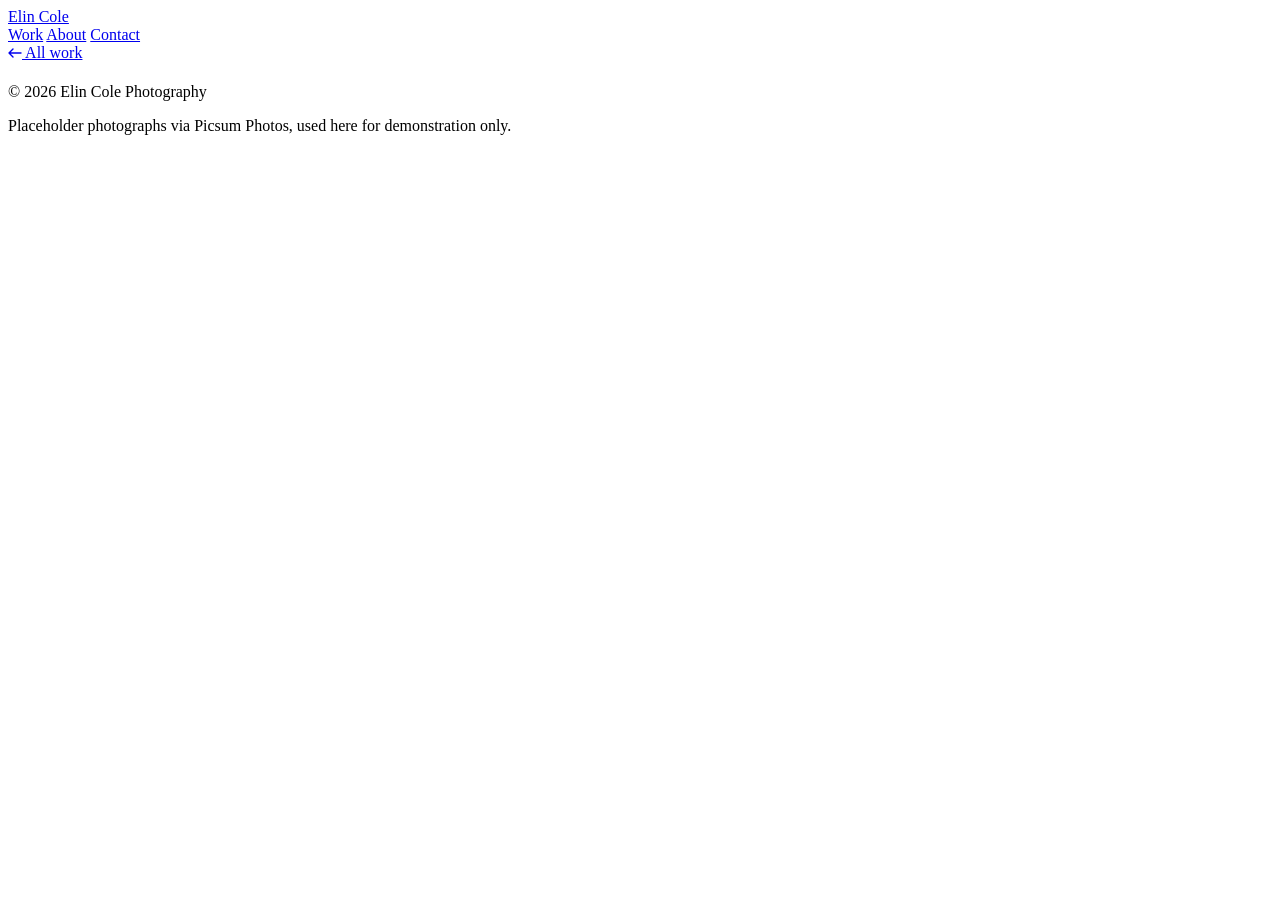
==== gallery.html @ 5e3249ec "Add files via upload" ====
<!doctype html>
<html lang="en">
<head>
  <meta charset="UTF-8" />
  <meta name="viewport" content="width=device-width, initial-scale=1" />
  <title>Gallery — Elin Cole Photography</title>
  <meta name="description" content="Photo gallery by Elin Cole." />

  <link rel="preconnect" href="https://fonts.googleapis.com" />
  <link rel="preconnect" href="https://fonts.gstatic.com" crossorigin />
  <link href="https://fonts.googleapis.com/css2?family=Fraunces:ital,opsz,wght@0,9..144,400;0,9..144,500;0,9..144,600;1,9..144,500&family=Inter:wght@400;500;600&display=swap" rel="stylesheet" />

  <link rel="stylesheet" href="css/style.css" />
</head>
<body>

  <header class="site-header">
    <a class="wordmark" href="index.html">Elin&nbsp;Cole</a>
    <nav class="site-nav">
      <a href="index.html#work">Work</a>
      <a href="index.html#about">About</a>
      <a href="index.html#contact">Contact</a>
    </nav>
  </header>

  <main>
    <a class="back-link" href="index.html#work">
      <svg width="14" height="10" viewBox="0 0 14 10" fill="none" aria-hidden="true">
        <path d="M5 1 1 5l4 4M1 5h12" stroke="currentColor" stroke-width="1.4" stroke-linecap="round" stroke-linejoin="round"/>
      </svg>
      All work
    </a>

    <div class="gallery-header">
      <p class="gallery-category" id="galCategory"></p>
      <h1 id="galTitle"></h1>
      <p class="gallery-desc" id="galDesc"></p>
      <p class="gallery-meta" id="galMeta"></p>
    </div>

    <div class="masonry-grid" id="masonryGrid"></div>
  </main>

  <footer class="site-footer">
    <p>© 2026 Elin Cole Photography</p>
    <p class="credit">Placeholder photographs via Picsum Photos, used here for demonstration only.</p>
  </footer>

  <div class="lightbox" id="lightbox" hidden>
    <button class="lightbox-close" id="lightboxClose" aria-label="Close">
      <svg width="18" height="18" viewBox="0 0 18 18" fill="none" aria-hidden="true"><path d="M1 1l16 16M17 1 1 17" stroke="currentColor" stroke-width="1.4" stroke-linecap="round"/></svg>
    </button>
    <button class="lightbox-prev" id="lightboxPrev" aria-label="Previous photo">
      <svg width="12" height="20" viewBox="0 0 12 20" fill="none" aria-hidden="true"><path d="M10 1 1 10l9 9" stroke="currentColor" stroke-width="1.4" stroke-linecap="round" stroke-linejoin="round"/></svg>
    </button>
    <img class="lightbox-img" id="lightboxImg" src="" alt="" />
    <button class="lightbox-next" id="lightboxNext" aria-label="Next photo">
      <svg width="12" height="20" viewBox="0 0 12 20" fill="none" aria-hidden="true"><path d="M2 1l9 9-9 9" stroke="currentColor" stroke-width="1.4" stroke-linecap="round" stroke-linejoin="round"/></svg>
    </button>
    <p class="lightbox-counter" id="lightboxCounter"></p>
  </div>

  <script src="js/data.js"></script>
  <script src="js/gallery.js"></script>
</body>
</html>
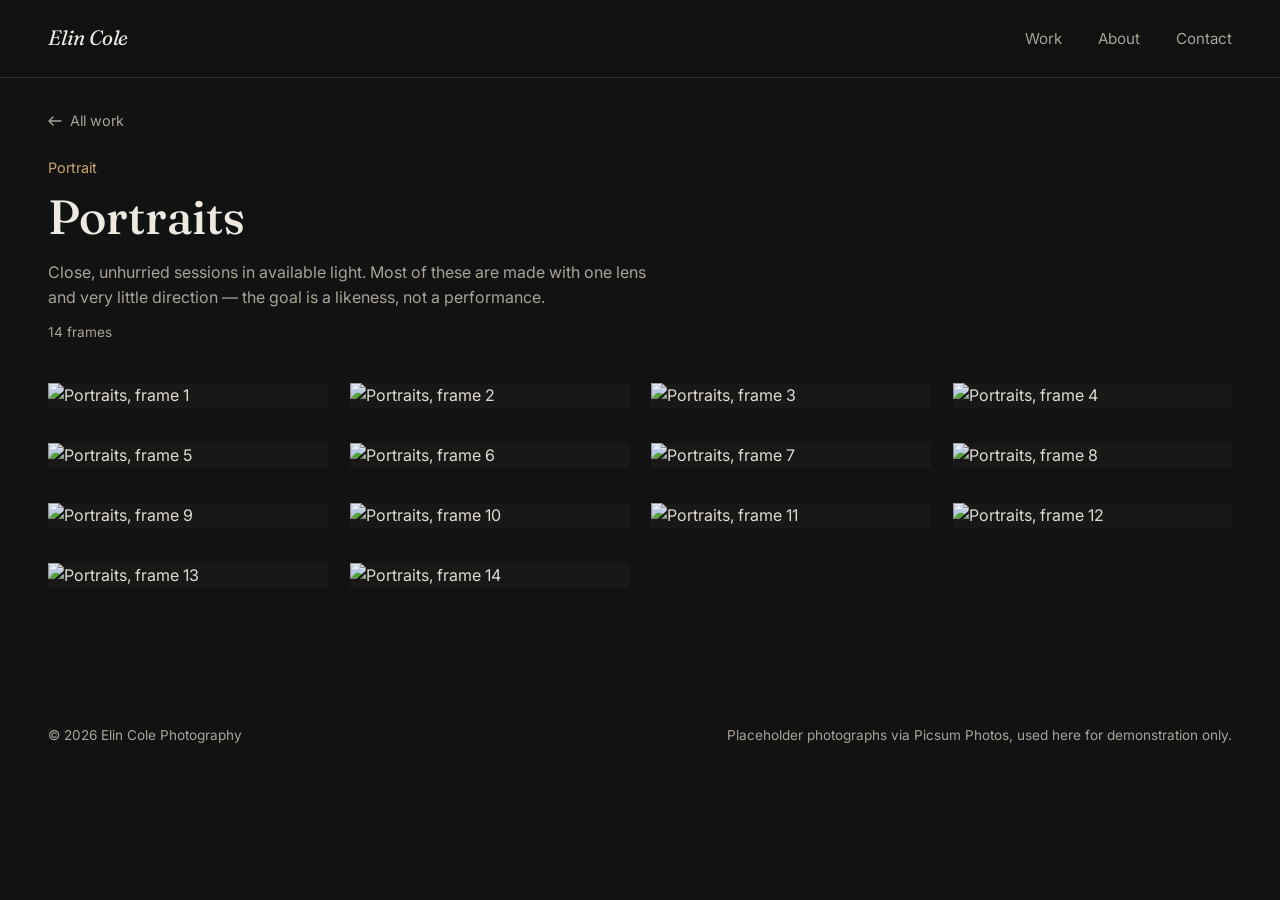
==== commit 6834a83f: "Update gallery.html" ====
--- a/gallery.html
+++ b/gallery.html
@@ -61,6 +61,7 @@
   </div>
 
   <script src="js/data.js"></script>
+  <script src="js/photos-loader.js"></script>
   <script src="js/gallery.js"></script>
 </body>
 </html>
--- a/css/style.css
+++ b/css/style.css
@@ -0,0 +1,444 @@
+/* ---------------------------------------------------------------
+   Tokens
+--------------------------------------------------------------- */
+:root {
+  --ink: #121212;
+  --ink-raised: #191817;
+  --paper: #EDE9E1;
+  --paper-dim: #A9A296;
+  --brass: #C9A36B;
+  --brass-dim: #8f7549;
+  --line: rgba(237, 233, 225, 0.14);
+  --line-strong: rgba(237, 233, 225, 0.30);
+
+  --serif: "Fraunces", Georgia, serif;
+  --sans: "Inter", -apple-system, BlinkMacSystemFont, sans-serif;
+
+  --maxw: 1360px;
+  --gutter: clamp(1.25rem, 4vw, 3rem);
+}
+
+* { box-sizing: border-box; }
+
+html { scroll-behavior: smooth; }
+
+body {
+  margin: 0;
+  background: var(--ink);
+  color: var(--paper);
+  font-family: var(--sans);
+  font-size: 16px;
+  line-height: 1.55;
+  -webkit-font-smoothing: antialiased;
+}
+
+img { max-width: 100%; display: block; }
+
+a { color: inherit; text-decoration: none; }
+
+h1, h2, h3 {
+  font-family: var(--serif);
+  font-weight: 500;
+  line-height: 1.1;
+  margin: 0;
+}
+
+p { margin: 0; }
+
+:focus-visible {
+  outline: 2px solid var(--brass);
+  outline-offset: 3px;
+}
+
+@media (prefers-reduced-motion: reduce) {
+  *, *::before, *::after {
+    animation-duration: 0.001ms !important;
+    transition-duration: 0.001ms !important;
+    scroll-behavior: auto !important;
+  }
+}
+
+.section-label {
+  font-size: 0.8rem;
+  color: var(--brass);
+  margin-bottom: 0.75rem;
+  letter-spacing: 0.02em;
+}
+
+/* ---------------------------------------------------------------
+   Header
+--------------------------------------------------------------- */
+.site-header {
+  position: sticky;
+  top: 0;
+  z-index: 20;
+  display: flex;
+  align-items: center;
+  justify-content: space-between;
+  padding: 1.4rem var(--gutter);
+  background: rgba(18, 18, 18, 0.82);
+  backdrop-filter: blur(10px);
+  border-bottom: 1px solid var(--line);
+}
+
+.wordmark {
+  font-family: var(--serif);
+  font-style: italic;
+  font-size: 1.3rem;
+  letter-spacing: -0.01em;
+}
+
+.site-nav {
+  display: flex;
+  gap: clamp(1rem, 3vw, 2.25rem);
+  font-size: 0.95rem;
+}
+
+.site-nav a {
+  color: var(--paper-dim);
+  transition: color 0.2s ease;
+}
+
+.site-nav a:hover { color: var(--paper); }
+
+/* ---------------------------------------------------------------
+   Hero
+--------------------------------------------------------------- */
+.hero {
+  max-width: var(--maxw);
+  margin: 0 auto;
+  padding: clamp(3rem, 9vw, 6.5rem) var(--gutter) clamp(2.5rem, 6vw, 4rem);
+}
+
+.hero-kicker {
+  color: var(--paper-dim);
+  font-size: 0.95rem;
+  margin-bottom: 1.25rem;
+}
+
+.hero-title {
+  font-size: clamp(1.9rem, 4.4vw, 3.4rem);
+  max-width: 20ch;
+  color: var(--paper);
+  font-weight: 500;
+}
+
+/* ---------------------------------------------------------------
+   Work index (home gallery grid)
+--------------------------------------------------------------- */
+.work-index {
+  max-width: var(--maxw);
+  margin: 0 auto;
+  padding: 0 var(--gutter) clamp(3rem, 6vw, 5rem);
+}
+
+.filter-row {
+  display: flex;
+  flex-wrap: wrap;
+  gap: 0.5rem clamp(1rem, 3vw, 1.75rem);
+  border-bottom: 1px solid var(--line);
+  padding-bottom: 1.25rem;
+  margin-bottom: 2.5rem;
+}
+
+.filter-chip {
+  appearance: none;
+  background: none;
+  border: none;
+  border-bottom: 1px solid transparent;
+  color: var(--paper-dim);
+  font-family: var(--sans);
+  font-size: 0.95rem;
+  padding: 0.15rem 0 0.5rem;
+  cursor: pointer;
+  transition: color 0.2s ease, border-color 0.2s ease;
+}
+
+.filter-chip:hover { color: var(--paper); }
+
+.filter-chip.is-active {
+  color: var(--paper);
+  border-color: var(--brass);
+}
+
+.gallery-grid {
+  display: grid;
+  grid-template-columns: repeat(3, 1fr);
+  gap: 2rem 1.5rem;
+}
+
+.gallery-card {
+  display: block;
+  border-bottom: 1px solid var(--line);
+  padding-bottom: 1.25rem;
+}
+
+.gallery-card-media {
+  overflow: hidden;
+  background: var(--ink-raised);
+  margin-bottom: 1rem;
+  aspect-ratio: 4 / 3;
+}
+
+.gallery-card-media img {
+  width: 100%;
+  height: 100%;
+  object-fit: cover;
+  transition: transform 0.6s cubic-bezier(0.2, 0.7, 0.3, 1), filter 0.6s ease;
+  filter: brightness(0.92);
+}
+
+.gallery-card:hover .gallery-card-media img {
+  transform: scale(1.035);
+  filter: brightness(1);
+}
+
+.gallery-card-meta h3 {
+  font-size: clamp(1.1rem, 2vw, 1.6rem);
+  margin-bottom: 0.4rem;
+  transition: color 0.2s ease;
+}
+
+.gallery-card:hover .gallery-card-meta h3 { color: var(--brass); }
+
+.gallery-card-cat {
+  color: var(--paper-dim);
+  font-size: 0.9rem;
+}
+
+.gallery-card-count {
+  color: var(--paper-dim);
+  font-size: 0.85rem;
+  margin-top: 0.2rem;
+}
+
+/* ---------------------------------------------------------------
+   About / Contact
+--------------------------------------------------------------- */
+.about {
+  max-width: var(--maxw);
+  margin: 0 auto;
+  padding: clamp(3rem, 6vw, 5rem) var(--gutter);
+  display: grid;
+  grid-template-columns: 0.85fr 1.15fr;
+  gap: clamp(2rem, 5vw, 4rem);
+  border-top: 1px solid var(--line);
+  align-items: center;
+}
+
+.about-media img {
+  width: 100%;
+  aspect-ratio: 4 / 5;
+  object-fit: cover;
+}
+
+.about-copy h2 {
+  font-size: clamp(1.4rem, 2.6vw, 2rem);
+  max-width: 24ch;
+  margin-bottom: 1.25rem;
+}
+
+.about-copy p {
+  max-width: 56ch;
+  color: var(--paper-dim);
+  margin-bottom: 1rem;
+}
+
+.about-copy p:last-child { margin-bottom: 0; }
+
+.contact {
+  max-width: var(--maxw);
+  margin: 0 auto;
+  padding: clamp(3rem, 6vw, 5rem) var(--gutter) clamp(4rem, 8vw, 6rem);
+  border-top: 1px solid var(--line);
+}
+
+.contact h2 {
+  font-size: clamp(1.4rem, 2.6vw, 2rem);
+  margin-bottom: 1.25rem;
+}
+
+.contact p {
+  max-width: 56ch;
+  color: var(--paper-dim);
+  margin-bottom: 1.5rem;
+}
+
+.contact p a {
+  color: var(--paper);
+  border-bottom: 1px solid var(--brass-dim);
+}
+
+.contact-links {
+  display: flex;
+  gap: 1.75rem;
+}
+
+.contact-links a {
+  color: var(--paper);
+  border-bottom: 1px solid var(--brass-dim);
+  padding-bottom: 0.1rem;
+}
+
+.contact-links a:hover { border-color: var(--brass); }
+
+/* ---------------------------------------------------------------
+   Footer
+--------------------------------------------------------------- */
+.site-footer {
+  max-width: var(--maxw);
+  margin: 0 auto;
+  padding: 1.75rem var(--gutter) 3rem;
+  display: flex;
+  flex-wrap: wrap;
+  justify-content: space-between;
+  gap: 0.5rem 2rem;
+  color: var(--paper-dim);
+  font-size: 0.85rem;
+}
+
+/* ---------------------------------------------------------------
+   Gallery detail page
+--------------------------------------------------------------- */
+.back-link {
+  max-width: var(--maxw);
+  margin: 0 auto;
+  display: inline-flex;
+  align-items: center;
+  gap: 0.5rem;
+  padding: 2rem var(--gutter) 0;
+  color: var(--paper-dim);
+  font-size: 0.9rem;
+  transition: color 0.2s ease;
+}
+
+.back-link:hover { color: var(--paper); }
+
+.gallery-header {
+  max-width: var(--maxw);
+  margin: 0 auto;
+  padding: 1.5rem var(--gutter) 2.5rem;
+}
+
+.gallery-category {
+  color: var(--brass);
+  font-size: 0.9rem;
+  margin-bottom: 0.75rem;
+}
+
+.gallery-header h1 {
+  font-size: clamp(1.8rem, 4vw, 3rem);
+  max-width: 20ch;
+  margin-bottom: 1rem;
+}
+
+.gallery-desc {
+  color: var(--paper-dim);
+  max-width: 60ch;
+  margin-bottom: 0.75rem;
+}
+
+.gallery-meta {
+  color: var(--paper-dim);
+  font-size: 0.85rem;
+}
+
+.masonry-grid {
+  max-width: var(--maxw);
+  margin: 0 auto;
+  padding: 0 var(--gutter) clamp(4rem, 8vw, 6rem);
+  display: grid;
+  grid-template-columns: repeat(auto-fill, minmax(260px, 1fr));
+  grid-auto-rows: 8px;
+  gap: 22px;
+  align-items: start;   /* ← add this line */
+}
+
+.masonry-item {
+  margin: 0;
+  overflow: hidden;
+  background: var(--ink-raised);
+  cursor: zoom-in;
+}
+
+.masonry-item img {
+  width: 100%;
+  height: auto;
+  display: block;
+  transition: transform 0.5s ease, filter 0.5s ease;
+  filter: brightness(0.94);
+}
+
+.masonry-item:hover img {
+  transform: scale(1.02);
+  filter: brightness(1);
+}
+
+/* ---------------------------------------------------------------
+   Lightbox
+--------------------------------------------------------------- */
+.lightbox {
+  position: fixed;
+  inset: 0;
+  z-index: 50;
+  background: rgba(9, 9, 8, 0.94);
+  display: flex;
+  align-items: center;
+  justify-content: center;
+  padding: 4rem clamp(1rem, 6vw, 5rem);
+}
+
+.lightbox[hidden] { display: none; }
+
+.lightbox-img {
+  max-width: 100%;
+  max-height: 82vh;
+  object-fit: contain;
+}
+
+.lightbox-close,
+.lightbox-prev,
+.lightbox-next {
+  position: absolute;
+  background: none;
+  border: none;
+  color: var(--paper);
+  cursor: pointer;
+  padding: 0.75rem;
+  opacity: 0.75;
+  transition: opacity 0.2s ease;
+}
+
+.lightbox-close:hover,
+.lightbox-prev:hover,
+.lightbox-next:hover { opacity: 1; }
+
+.lightbox-close { top: 1.25rem; right: 1.25rem; }
+.lightbox-prev { left: clamp(0.5rem, 2vw, 2rem); top: 50%; transform: translateY(-50%); }
+.lightbox-next { right: clamp(0.5rem, 2vw, 2rem); top: 50%; transform: translateY(-50%); }
+
+.lightbox-counter {
+  position: absolute;
+  bottom: 1.5rem;
+  left: 50%;
+  transform: translateX(-50%);
+  color: var(--paper-dim);
+  font-size: 0.85rem;
+}
+
+/* ---------------------------------------------------------------
+   Responsive
+--------------------------------------------------------------- */
+@media (max-width: 860px) {
+  .gallery-grid { grid-template-columns: repeat(2, 1fr); }
+  .about { grid-template-columns: 1fr; }
+  .about-media img { aspect-ratio: 3 / 2; }
+}
+
+@media (max-width: 640px) {
+  .gallery-grid { grid-template-columns: 1fr; }
+   .site-header { padding: 1.1rem var(--gutter); }
+  .site-nav { gap: 1rem; font-size: 0.88rem; }
+  .masonry-grid { grid-template-columns: repeat(auto-fill, minmax(160px, 1fr)); gap: 14px; }
+  .lightbox-prev, .lightbox-next { padding: 0.5rem; }
+}
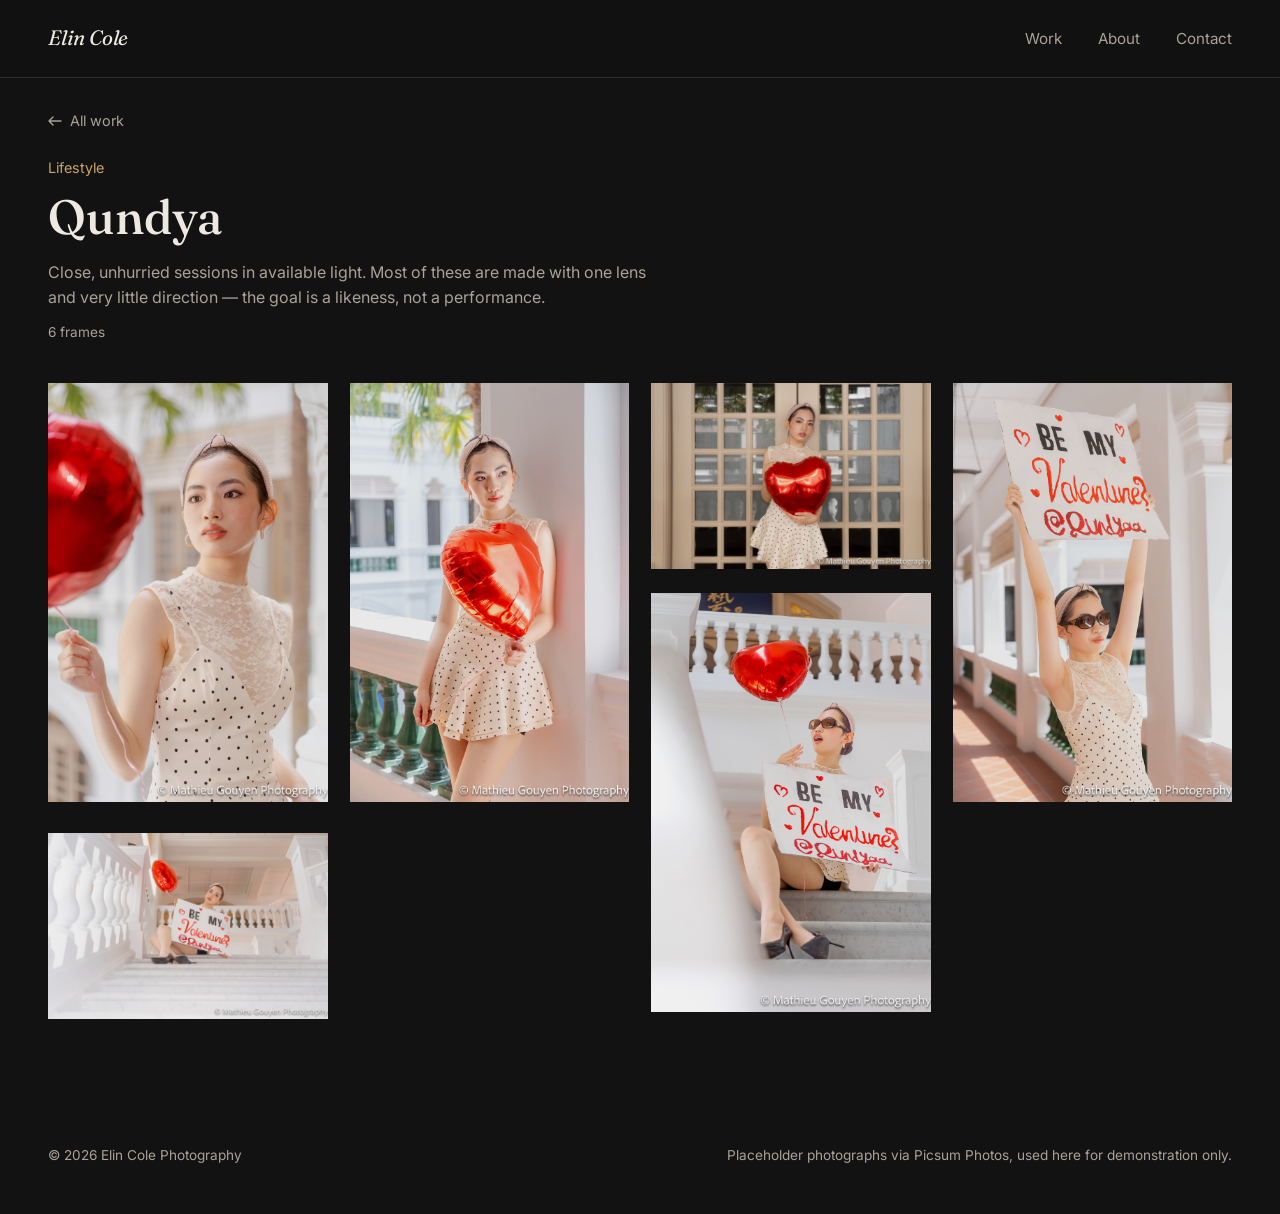
==== commit dba12669: "Update gallery.html" ====
--- a/gallery.html
+++ b/gallery.html
@@ -61,7 +61,6 @@
   </div>
 
   <script src="js/data.js"></script>
-  <script src="js/photos-loader.js"></script>
   <script src="js/gallery.js"></script>
 </body>
 </html>
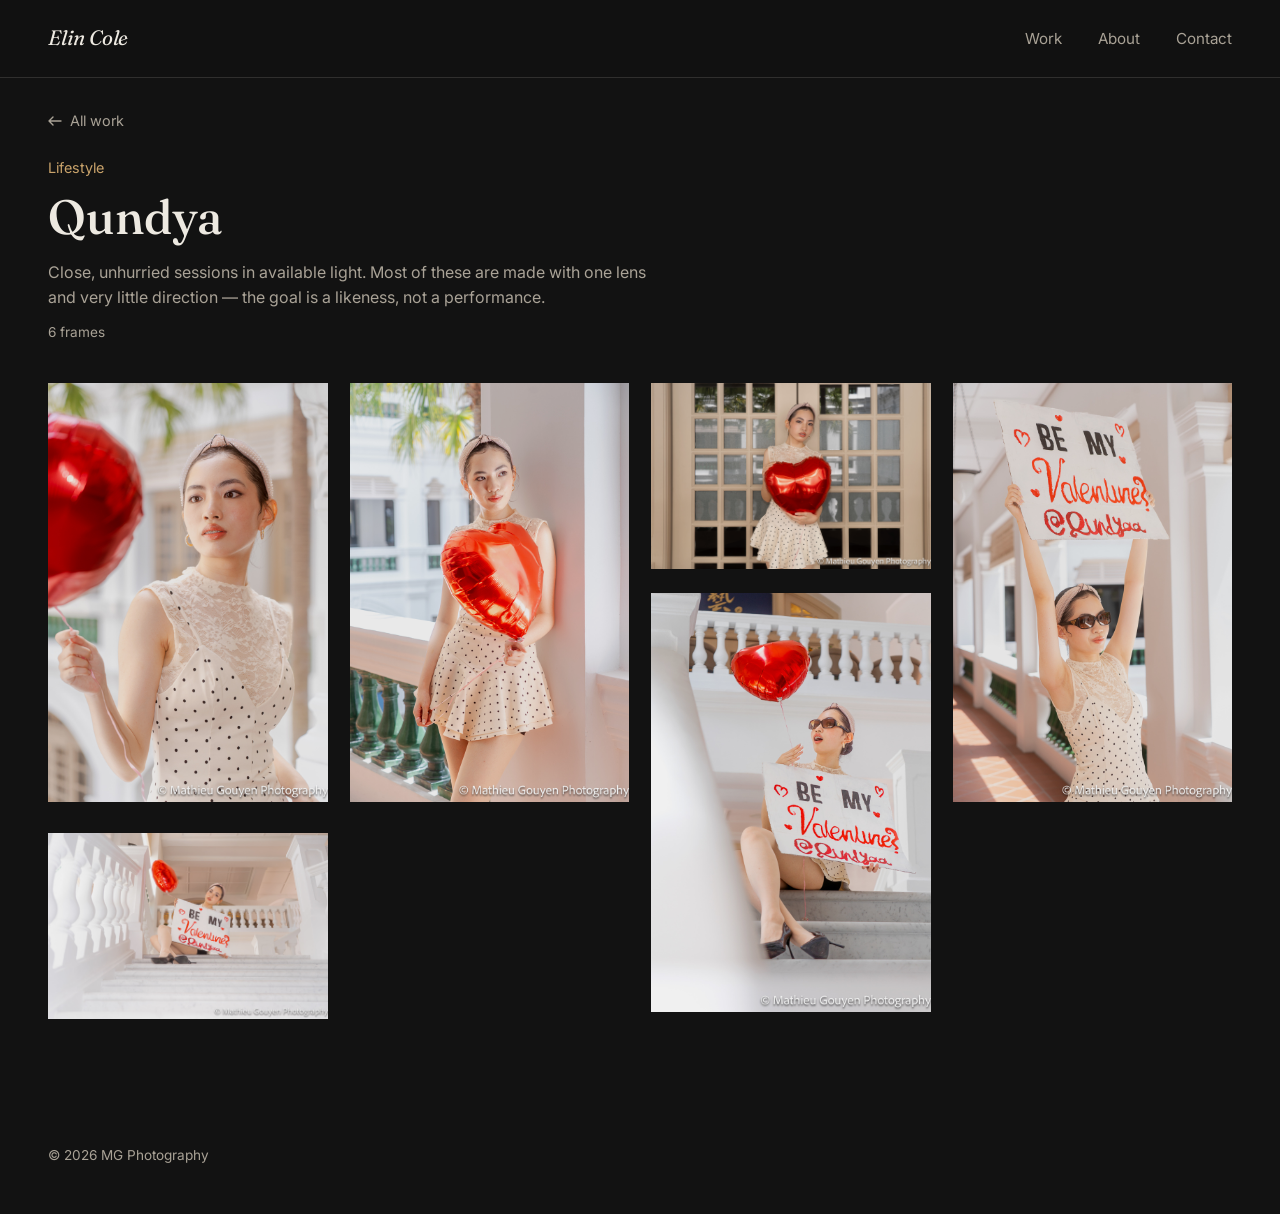
==== commit c5ef0e00: "Update gallery.html" ====
--- a/gallery.html
+++ b/gallery.html
@@ -42,8 +42,7 @@
   </main>
 
   <footer class="site-footer">
-    <p>© 2026 Elin Cole Photography</p>
-    <p class="credit">Placeholder photographs via Picsum Photos, used here for demonstration only.</p>
+    <p>© 2026 MG Photography</p>
   </footer>
 
   <div class="lightbox" id="lightbox" hidden>
--- a/css/style.css
+++ b/css/style.css
@@ -107,7 +107,7 @@
 .hero {
   max-width: var(--maxw);
   margin: 0 auto;
-  padding: clamp(3rem, 9vw, 6.5rem) var(--gutter) clamp(2.5rem, 6vw, 4rem);
+  padding: clamp(3rem, 5vw, 6.5rem) var(--gutter) clamp(2.5rem, 3vw, 4rem);
 }
 
 .hero-kicker {
@@ -177,7 +177,7 @@
   overflow: hidden;
   background: var(--ink-raised);
   margin-bottom: 1rem;
-  aspect-ratio: 4 / 3;
+  aspect-ratio: 4 / 5;
 }
 
 .gallery-card-media img {
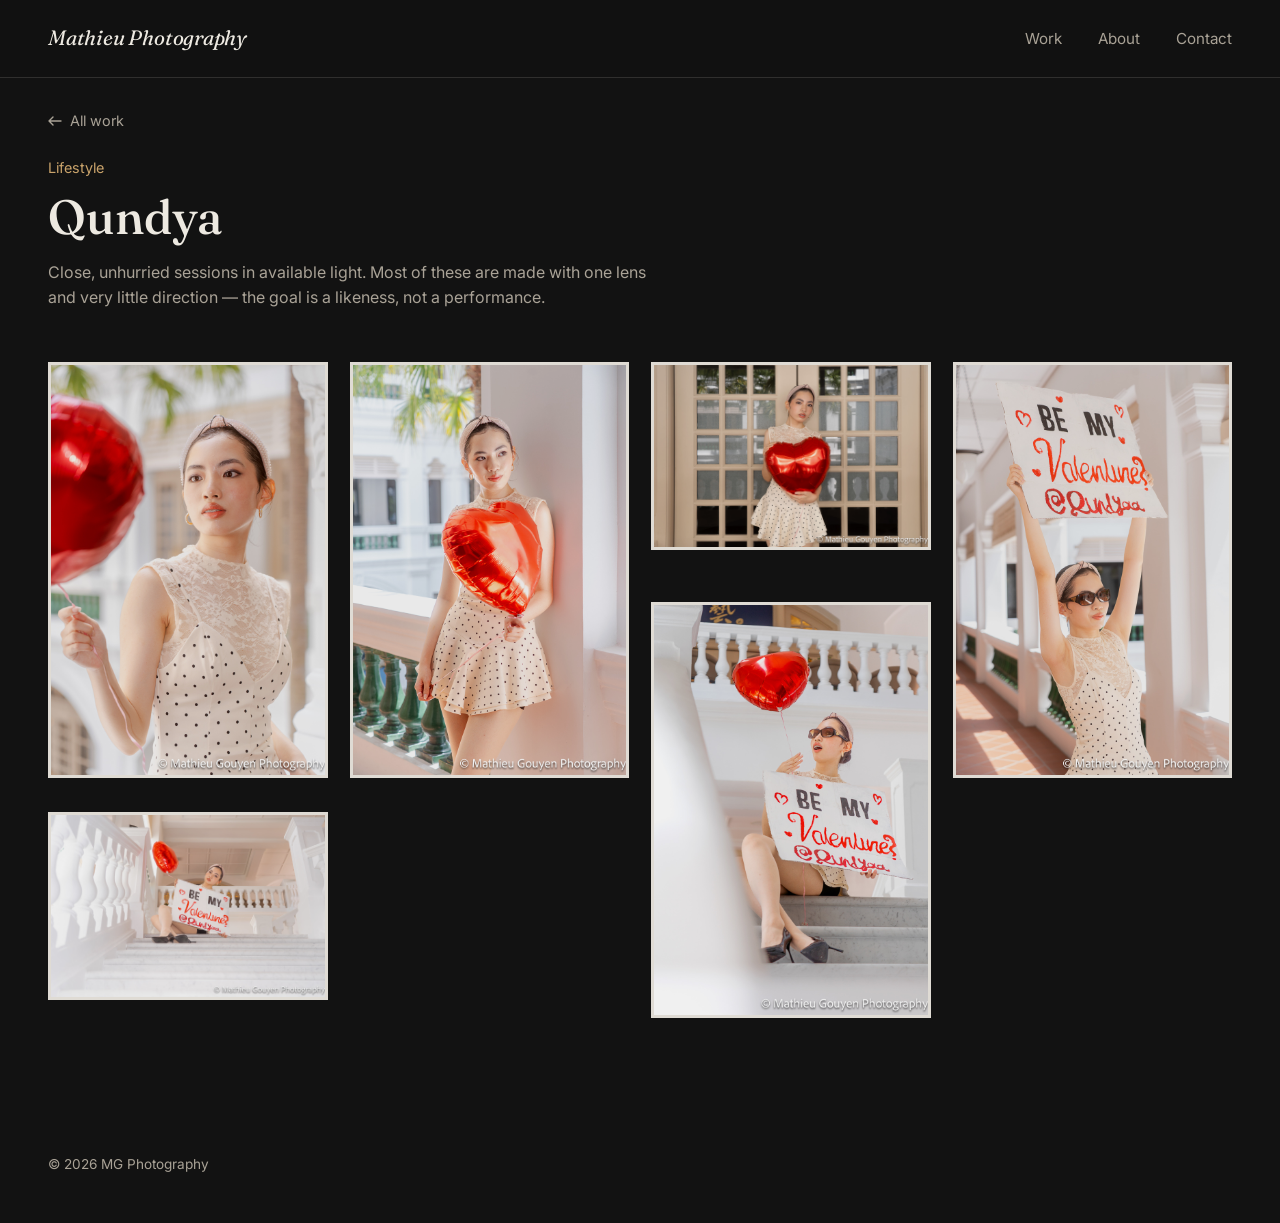
==== commit 534ee8ec: "Update gallery.html" ====
--- a/gallery.html
+++ b/gallery.html
@@ -15,7 +15,7 @@
 <body>
 
   <header class="site-header">
-    <a class="wordmark" href="index.html">Elin&nbsp;Cole</a>
+    <a class="wordmark" href="index.html">Mathieu&nbsp;Photography</a>
     <nav class="site-nav">
       <a href="index.html#work">Work</a>
       <a href="index.html#about">About</a>
--- a/css/style.css
+++ b/css/style.css
@@ -164,7 +164,7 @@
 .gallery-grid {
   display: grid;
   grid-template-columns: repeat(3, 1fr);
-  gap: 2rem 1.5rem;
+  gap: 1.5rem 1rem;
 }
 
 .gallery-card {
@@ -174,6 +174,7 @@
 }
 
 .gallery-card-media {
+  position: relative;
   overflow: hidden;
   background: var(--ink-raised);
   margin-bottom: 1rem;
@@ -193,7 +194,40 @@
   filter: brightness(1);
 }
 
+.gallery-card-tooltip {
+  position: absolute;
+  inset: 0;
+  display: flex;
+  flex-direction: column;
+  justify-content: flex-end;
+  gap: 0.2rem;
+  padding: 1rem 1.1rem 0.9rem;
+  background: linear-gradient(to top, rgba(12, 12, 11, 0.82) 0%, rgba(12, 12, 11, 0) 55%);
+  opacity: 0;
+  transform: translateY(6px);
+  transition: opacity 0.3s ease, transform 0.3s ease;
+  pointer-events: none;
+}
+ 
+.gallery-card:hover .gallery-card-tooltip,
+.gallery-card:focus-visible .gallery-card-tooltip {
+  opacity: 1;
+  transform: translateY(0);
+}
+ 
+.gallery-card-tooltip-title {
+  font-family: var(--serif);
+  font-size: 1.05rem;
+  color: var(--paper);
+}
+ 
+.gallery-card-tooltip-cat {
+  font-size: 0.8rem;
+  color: var(--brass);
+}
+
 .gallery-card-meta h3 {
+  display: none;
   font-size: clamp(1.1rem, 2vw, 1.6rem);
   margin-bottom: 0.4rem;
   transition: color 0.2s ease;
@@ -202,6 +236,7 @@
 .gallery-card:hover .gallery-card-meta h3 { color: var(--brass); }
 
 .gallery-card-cat {
+  display: none;
   color: var(--paper-dim);
   font-size: 0.9rem;
 }
@@ -365,6 +400,9 @@
   width: 100%;
   height: auto;
   display: block;
+  border-style: solid;
+  border-width: 3px;
+  border-color: var(--paper);
   transition: transform 0.5s ease, filter 0.5s ease;
   filter: brightness(0.94);
 }
@@ -436,9 +474,12 @@
 }
 
 @media (max-width: 640px) {
+  .site-header { padding: 1.1rem var(--gutter); }
+  .site-nav { gap: 1rem; font-size: 0.88rem; }
   .gallery-grid { grid-template-columns: 1fr; }
-   .site-header { padding: 1.1rem var(--gutter); }
-  .site-nav { gap: 1rem; font-size: 0.88rem; }
+  .gallery-card-meta h3,
+  .gallery-card-cat { display: block; }
+  .gallery-card-tooltip { display: none; }
   .masonry-grid { grid-template-columns: repeat(auto-fill, minmax(160px, 1fr)); gap: 14px; }
   .lightbox-prev, .lightbox-next { padding: 0.5rem; }
 }
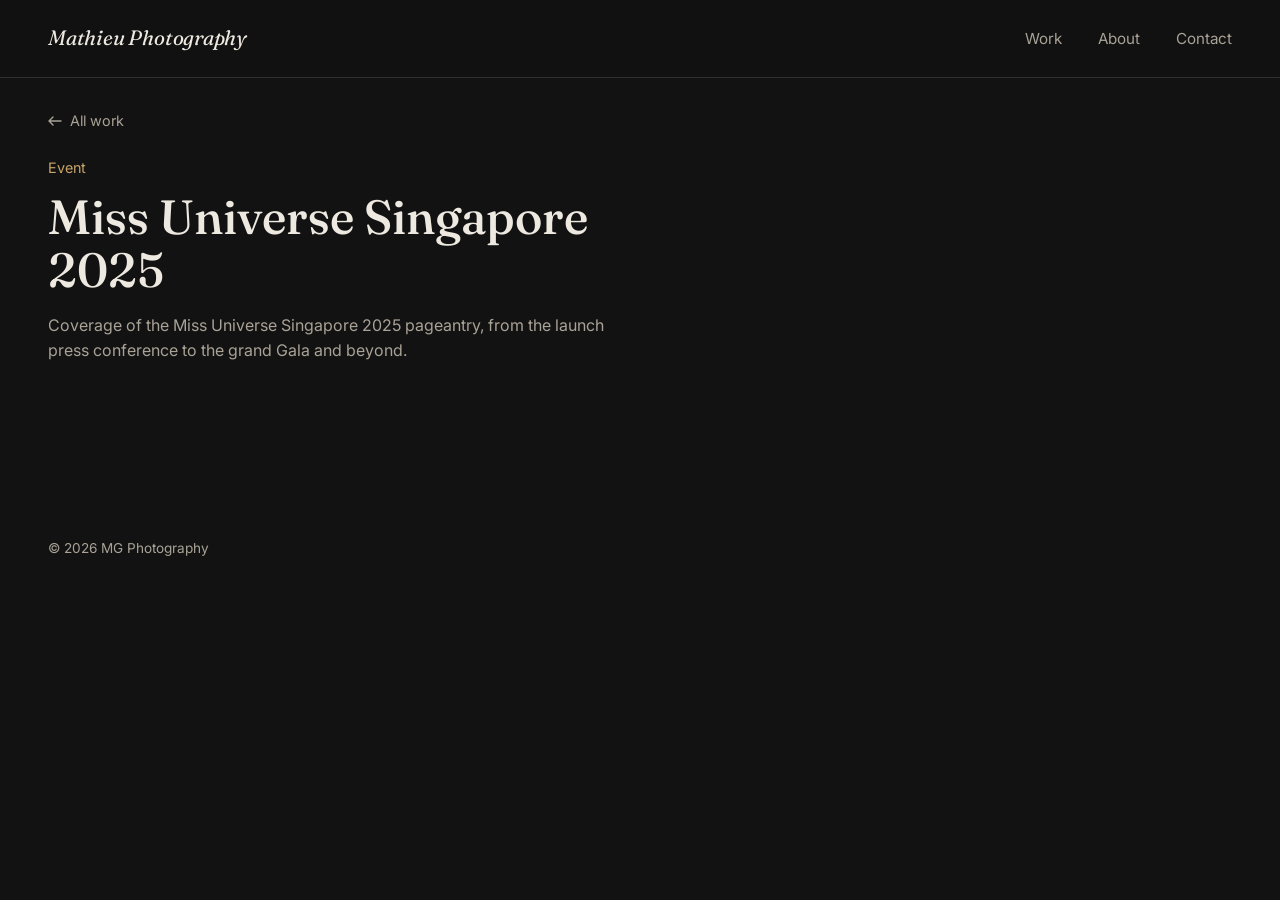
==== commit 2b57b469: "Update gallery.html" ====
--- a/gallery.html
+++ b/gallery.html
@@ -53,6 +53,7 @@
       <svg width="12" height="20" viewBox="0 0 12 20" fill="none" aria-hidden="true"><path d="M10 1 1 10l9 9" stroke="currentColor" stroke-width="1.4" stroke-linecap="round" stroke-linejoin="round"/></svg>
     </button>
     <img class="lightbox-img" id="lightboxImg" src="" alt="" />
+    <video class="lightbox-video" id="lightboxVideo" controls playsinline hidden></video>
     <button class="lightbox-next" id="lightboxNext" aria-label="Next photo">
       <svg width="12" height="20" viewBox="0 0 12 20" fill="none" aria-hidden="true"><path d="M2 1l9 9-9 9" stroke="currentColor" stroke-width="1.4" stroke-linecap="round" stroke-linejoin="round"/></svg>
     </button>
--- a/css/style.css
+++ b/css/style.css
@@ -105,9 +105,53 @@
    Hero
 --------------------------------------------------------------- */
 .hero {
-  max-width: var(--maxw);
-  margin: 0 auto;
-  padding: clamp(3rem, 5vw, 6.5rem) var(--gutter) clamp(2.5rem, 3vw, 4rem);
+  margin: 0 0 clamp(2.5rem, 6vw, 4rem);
+}
+ 
+.hero-slider {
+  position: relative;
+  width: 100vw;
+  margin-left: calc(50% - 50vw);
+  height: clamp(420px, 68vh, 720px);
+  overflow: hidden;
+  background: var(--ink-raised);
+}
+ 
+.hero-slide {
+  position: absolute;
+  inset: 0;
+  z-index: 0;
+  opacity: 0;
+  transition: opacity 1.4s ease;
+}
+ 
+.hero-slide.is-active {
+  opacity: 1;
+}
+ 
+.hero-slide img {
+  width: 100%;
+  height: 100%;
+  object-fit: cover;
+}
+ 
+.hero-scrim {
+  position: absolute;
+  inset: 0;
+  z-index: 1;
+  background: linear-gradient(to top, rgba(10, 10, 9, 0.8) 0%, rgba(10, 10, 9, 0.3) 45%, rgba(10, 10, 9, 0.15) 100%);
+}
+ 
+.hero-content {
+  position: absolute;
+  inset: 0;
+  z-index: 2;
+  display: flex;
+  flex-direction: column;
+  justify-content: flex-end;
+  max-width: var(--maxw);
+  margin: 0 auto;
+  padding: 0 var(--gutter) clamp(2rem, 5vw, 3.5rem);
 }
 
 .hero-kicker {
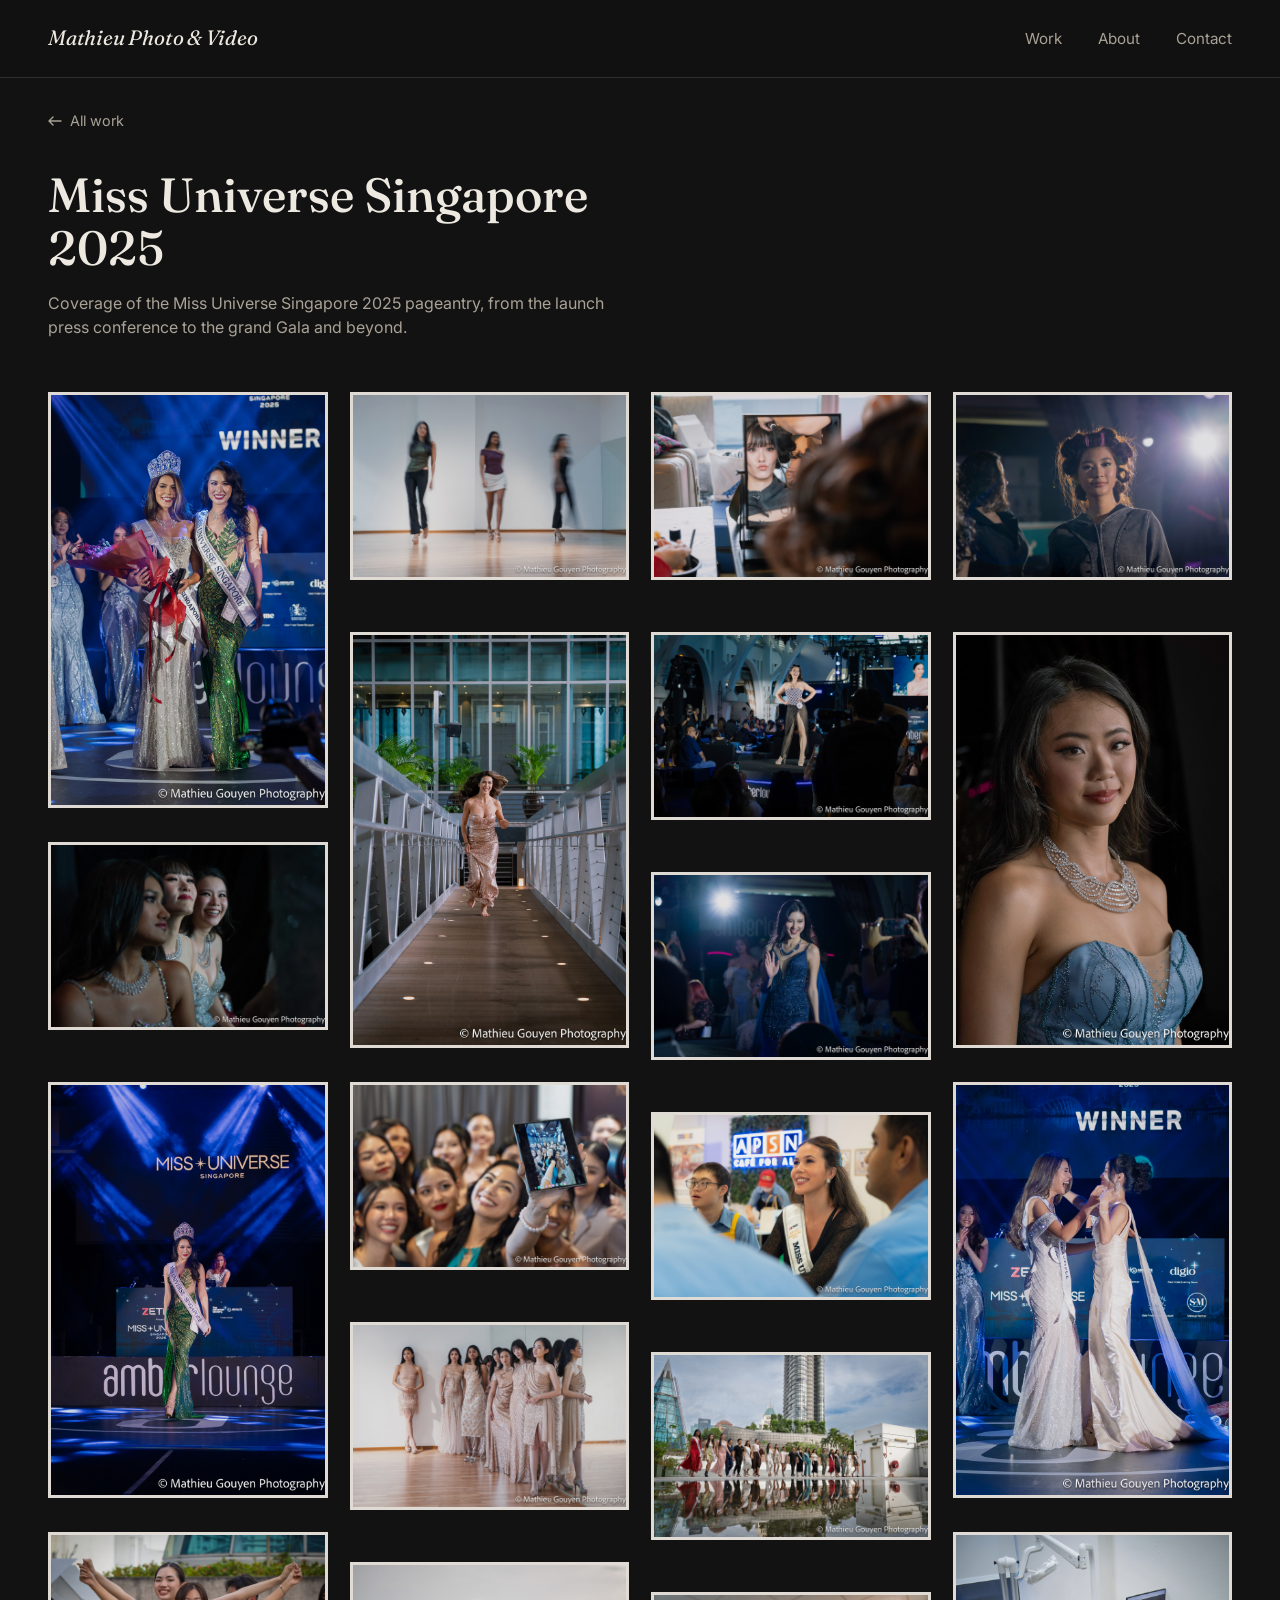
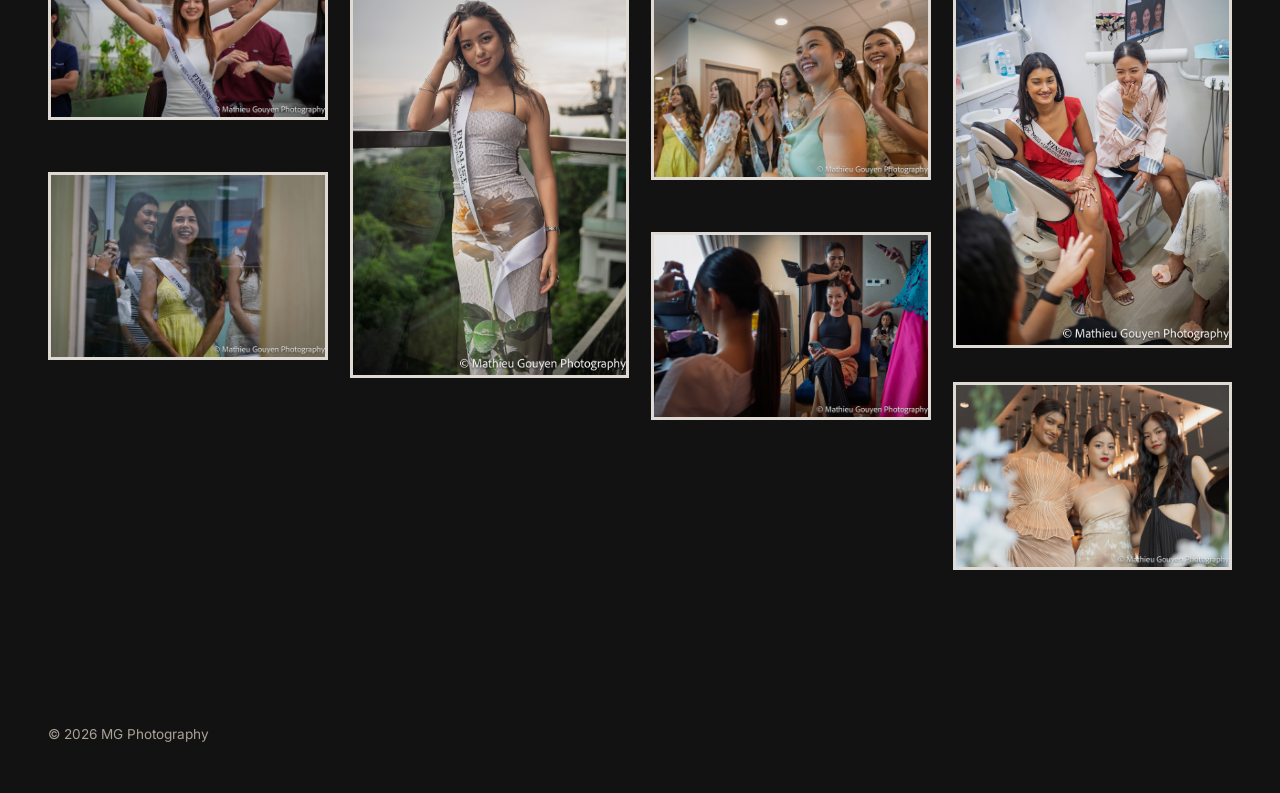
==== commit 25d23b7d: "Update gallery.html" ====
--- a/gallery.html
+++ b/gallery.html
@@ -3,7 +3,7 @@
 <head>
   <meta charset="UTF-8" />
   <meta name="viewport" content="width=device-width, initial-scale=1" />
-  <title>Gallery — Elin Cole Photography</title>
+  <title>Mathieu's photography and videography portfolio</title>
   <meta name="description" content="Photo gallery by Elin Cole." />
 
   <link rel="preconnect" href="https://fonts.googleapis.com" />
@@ -15,7 +15,7 @@
 <body>
 
   <header class="site-header">
-    <a class="wordmark" href="index.html">Mathieu&nbsp;Photography</a>
+    <a class="wordmark" href="index.html">Mathieu&nbsp;Photo & Video</a>
     <nav class="site-nav">
       <a href="index.html#work">Work</a>
       <a href="index.html#about">About</a>
--- a/css/style.css
+++ b/css/style.css
@@ -527,3 +527,39 @@
   .masonry-grid { grid-template-columns: repeat(auto-fill, minmax(160px, 1fr)); gap: 14px; }
   .lightbox-prev, .lightbox-next { padding: 0.5rem; }
 }
+
+   .masonry-item.is-video { position: relative; cursor: pointer; }
+
+   .masonry-item video {
+     width: 100%;
+     height: auto;
+     display: block;
+     transition: transform 0.5s ease, filter 0.5s ease;
+     filter: brightness(0.94);
+   }
+   .masonry-item:hover video { transform: scale(1.02); filter: brightness(1); }
+
+   .video-badge {
+     position: absolute;
+     top: 50%;
+     left: 50%;
+     transform: translate(-50%, -50%);
+     width: 52px;
+     height: 52px;
+     display: grid;
+     place-items: center;
+     border-radius: 50%;
+     color: var(--paper);
+     background: rgba(12, 12, 11, 0.55);
+     border: 1px solid var(--line-strong);
+     backdrop-filter: blur(6px);
+     pointer-events: none;
+     transition: background 0.25s ease, transform 0.25s ease;
+   }
+   .video-badge svg { margin-left: 3px; }
+   .masonry-item:hover .video-badge {
+     background: rgba(12, 12, 11, 0.75);
+     transform: translate(-50%, -50%) scale(1.06);
+   }
+
+   .lightbox-video { max-width: 100%; max-height: 82vh; }
